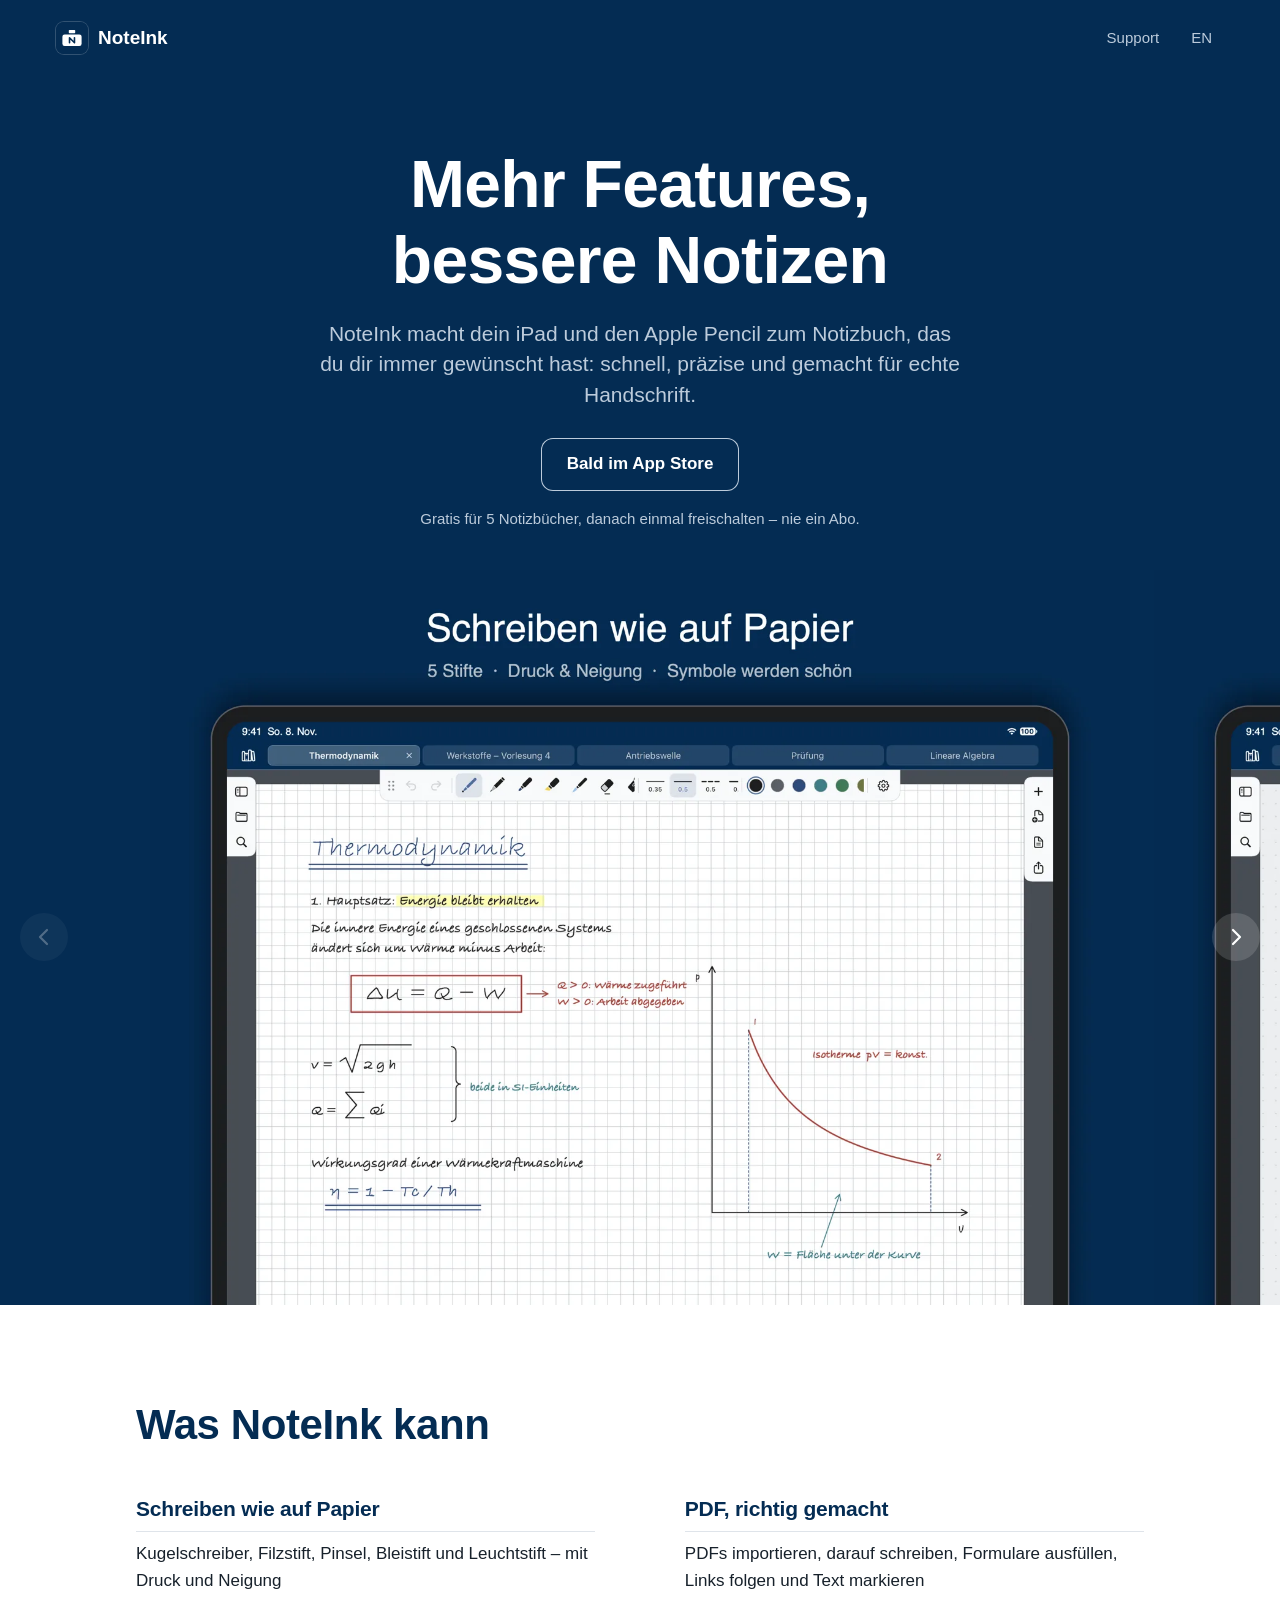
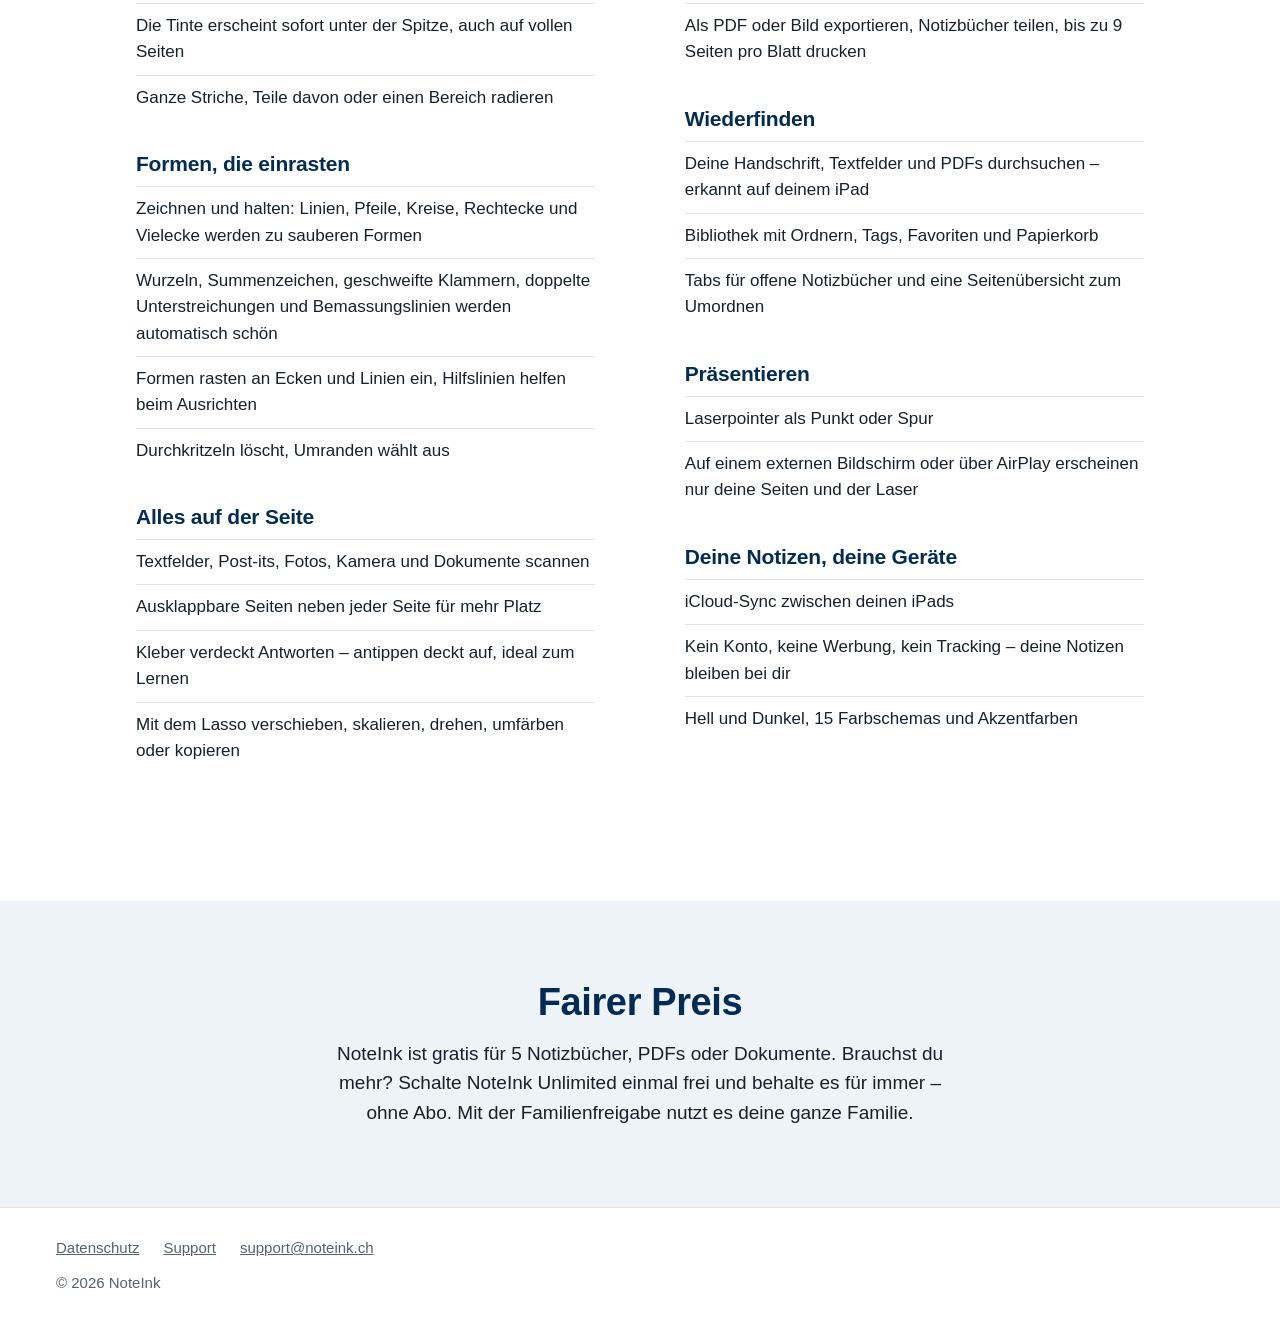
==== index.html @ 5dfffd6c "NoteInk website: home, privacy and support in German and English Co-Authored-By: Claude Opus 5.5 <no" ====
<!doctype html>
<html lang="de">
<head>
<meta charset="utf-8">
<meta name="viewport" content="width=device-width, initial-scale=1">
<title>NoteInk: Handschriftliche Notizen und PDFs auf dem iPad</title>
<meta name="description" content="Handschriftliche Notizen wie auf Papier. Gratis für 5 Notizbücher, danach einmal freischalten – nie ein Abo.">
<link rel="canonical" href="https://noteink.ch/">
<link rel="alternate" hreflang="de" href="https://noteink.ch/">
<link rel="alternate" hreflang="en" href="https://noteink.ch/en/">
<link rel="icon" href="/img/icon.svg" type="image/svg+xml">
<link rel="apple-touch-icon" href="/img/apple-touch-icon.png">
<meta name="theme-color" content="#042C53">
<meta property="og:title" content="NoteInk: Handschriftliche Notizen und PDFs auf dem iPad">
<meta property="og:description" content="Handschriftliche Notizen wie auf Papier. Gratis für 5 Notizbücher, danach einmal freischalten – nie ein Abo.">
<meta property="og:type" content="website">
<meta property="og:url" content="https://noteink.ch/">
<meta property="og:image" content="https://noteink.ch/img/og-de.jpg">
<link rel="stylesheet" href="/style.css">
</head>
<body>
<header class="bar">
  <a class="brand" href="/"><img src="/img/icon.svg" alt="" width="32" height="32">NoteInk</a>
  <nav>
    <a href="/support/">Support</a>
    <a href="/en/" hreflang="en" lang="en" aria-label="English">EN</a>
  </nav>
</header>
<main>
<section class="hero">
  <div class="pitch">
    <h1>Mehr Features, bessere Notizen</h1>
    <p class="lead">NoteInk macht dein iPad und den Apple Pencil zum Notizbuch, das du dir immer gewünscht hast: schnell, präzise und gemacht für echte Handschrift.</p>
    <!-- When the app is live, replace this span with:
         <a class="store" href="https://apps.apple.com/app/id6832075508">Im App Store laden</a> -->
    <span class="store soon">Bald im App Store</span>
    <p class="note">Gratis für 5 Notizbücher, danach einmal freischalten – nie ein Abo.</p>
  </div>
  <div class="gallery">
    <button class="arrow prev" type="button" aria-label="Vorheriges Bild" hidden><svg viewBox="0 0 24 24" aria-hidden="true"><path d="M15 5l-7 7 7 7"/></svg></button>
    <ul class="strip" tabindex="0" aria-label="App-Bilder">
    <li><img src="/img/de/1-schreiben.webp" width="1600" height="1200" fetchpriority="high" alt="Schreiben wie auf Papier: 5 Stifte, Druck und Neigung, Symbole werden schön"></li>
    <li><img src="/img/de/2-skizzieren.webp" width="1600" height="1200" loading="lazy" alt="Präzise skizzieren: saubere Formen, Einrasten, Bemassungslinien"></li>
    <li><img src="/img/de/3-squeeze.webp" width="1600" height="1200" loading="lazy" alt="Alle Werkzeuge, ein Druck: Squeeze-Menü, Dunkelmodus, eckige Klammern"></li>
    <li><img src="/img/de/4-lasche.webp" width="1600" height="1200" loading="lazy" alt="Mehr Platz, direkt daneben: ausklappbare Seiten, Doppeltippen zum Öffnen, Fotos und Post-its"></li>
    <li><img src="/img/de/5-pdf.webp" width="1600" height="1200" loading="lazy" alt="PDFs, richtig gemacht: notieren, markieren, alles durchsuchen"></li>
    <li><img src="/img/de/6-lernen.webp" width="1600" height="1200" loading="lazy" alt="Klüger lernen: Kleber verdeckt Antworten, Textfelder, Papierfarben"></li>
    <li><img src="/img/de/7-farben.webp" width="1600" height="1200" loading="lazy" alt="Ganz nach deinem Geschmack: 15 Farbschemas, Akzentfarben, hell und dunkel"></li>
    <li><img src="/img/de/8-bibliothek.webp" width="1600" height="1200" loading="lazy" alt="Einmal zahlen, für immer behalten: 5 Notizbücher gratis, kein Abo, Familienfreigabe"></li>
    </ul>
    <button class="arrow next" type="button" aria-label="Nächstes Bild" hidden><svg viewBox="0 0 24 24" aria-hidden="true"><path d="M9 5l7 7-7 7"/></svg></button>
  </div>
<script src="/gallery.js" defer></script>
</section>
<div class="features">
  <h2>Was NoteInk kann</h2>
  <div class="columns">
  <section>
    <h3>Schreiben wie auf Papier</h3>
    <ul>
      <li>Kugelschreiber, Filzstift, Pinsel, Bleistift und Leuchtstift – mit Druck und Neigung</li>
      <li>Die Tinte erscheint sofort unter der Spitze, auch auf vollen Seiten</li>
      <li>Ganze Striche, Teile davon oder einen Bereich radieren</li>
    </ul>
  </section>
  <section>
    <h3>Formen, die einrasten</h3>
    <ul>
      <li>Zeichnen und halten: Linien, Pfeile, Kreise, Rechtecke und Vielecke werden zu sauberen Formen</li>
      <li>Wurzeln, Summenzeichen, geschweifte Klammern, doppelte Unterstreichungen und Bemassungslinien werden automatisch schön</li>
      <li>Formen rasten an Ecken und Linien ein, Hilfslinien helfen beim Ausrichten</li>
      <li>Durchkritzeln löscht, Umranden wählt aus</li>
    </ul>
  </section>
  <section>
    <h3>Alles auf der Seite</h3>
    <ul>
      <li>Textfelder, Post-its, Fotos, Kamera und Dokumente scannen</li>
      <li>Ausklappbare Seiten neben jeder Seite für mehr Platz</li>
      <li>Kleber verdeckt Antworten – antippen deckt auf, ideal zum Lernen</li>
      <li>Mit dem Lasso verschieben, skalieren, drehen, umfärben oder kopieren</li>
    </ul>
  </section>
  <section>
    <h3>PDF, richtig gemacht</h3>
    <ul>
      <li>PDFs importieren, darauf schreiben, Formulare ausfüllen, Links folgen und Text markieren</li>
      <li>Als PDF oder Bild exportieren, Notizbücher teilen, bis zu 9 Seiten pro Blatt drucken</li>
    </ul>
  </section>
  <section>
    <h3>Wiederfinden</h3>
    <ul>
      <li>Deine Handschrift, Textfelder und PDFs durchsuchen – erkannt auf deinem iPad</li>
      <li>Bibliothek mit Ordnern, Tags, Favoriten und Papierkorb</li>
      <li>Tabs für offene Notizbücher und eine Seitenübersicht zum Umordnen</li>
    </ul>
  </section>
  <section>
    <h3>Präsentieren</h3>
    <ul>
      <li>Laserpointer als Punkt oder Spur</li>
      <li>Auf einem externen Bildschirm oder über AirPlay erscheinen nur deine Seiten und der Laser</li>
    </ul>
  </section>
  <section>
    <h3>Deine Notizen, deine Geräte</h3>
    <ul>
      <li>iCloud-Sync zwischen deinen iPads</li>
      <li>Kein Konto, keine Werbung, kein Tracking – deine Notizen bleiben bei dir</li>
      <li>Hell und Dunkel, 15 Farbschemas und Akzentfarben</li>
    </ul>
  </section>
  </div>
</div>
<section class="price">
  <h2>Fairer Preis</h2>
  <p>NoteInk ist gratis für 5 Notizbücher, PDFs oder Dokumente. Brauchst du mehr? Schalte NoteInk Unlimited einmal frei und behalte es für immer – ohne Abo. Mit der Familienfreigabe nutzt es deine ganze Familie.</p>
</section>
</main>
<footer class="foot">
  <div>
    <a href="/datenschutz/">Datenschutz</a>
    <a href="/support/">Support</a>
    <a href="mailto:support@noteink.ch">support@noteink.ch</a>
  </div>
  <p>© 2026 NoteInk</p>
</footer>
</body>
</html>
---- style.css ----
/* NoteInk website. System fonts only: nothing is loaded from third parties (see the privacy page). */
:root {
  --ink: #042C53; /* same blue as the icon and the App Store pictures, so they blend into the page */
  --on-ink: #ffffff;
  --on-ink-soft: #bccbdb;
  --paper: #ffffff;
  --text: #17212b;
  --soft: #55626f;
  --heading: var(--ink);
  --line: #dfe4ea;
  --tint: #eef3f8;
  --link: #1b5d99;
  --gutter: clamp(16px, 5vw, 56px);
  --measure: 1120px;
  color-scheme: light dark;
}
@media (prefers-color-scheme: dark) {
  :root {
    --paper: #0c1621;
    --text: #e6ebf0;
    --soft: #a0adba;
    --heading: #f2f5f8;
    --line: #26333f;
    --tint: #142231;
    --link: #8cc0ee;
  }
}

* { box-sizing: border-box; }
html { -webkit-text-size-adjust: 100%; }
body {
  margin: 0;
  background: var(--paper);
  color: var(--text);
  font: 17px/1.55 -apple-system, BlinkMacSystemFont, "SF Pro Text", "Segoe UI", Roboto, Helvetica, Arial, sans-serif;
}
a { color: var(--link); }
a:focus-visible, .strip:focus-visible, .arrow:focus-visible { outline: 2px solid currentColor; outline-offset: 3px; }
h1, h2, h3 { color: var(--heading); line-height: 1.15; letter-spacing: -0.01em; }

/* Top bar */
.bar {
  display: flex;
  align-items: center;
  justify-content: space-between;
  padding: 16px var(--gutter);
  background: var(--ink);
  color: var(--on-ink);
}
.brand {
  display: inline-flex;
  align-items: center;
  gap: 10px;
  color: inherit;
  font-weight: 600;
  font-size: 19px;
  text-decoration: none;
}
.brand img { border-radius: 8px; box-shadow: 0 0 0 1px rgba(255, 255, 255, .18); }
.bar nav { display: flex; gap: 8px; }
.bar nav a {
  padding: 10px 12px;
  color: var(--on-ink-soft);
  font-size: 15px;
  text-decoration: none;
}
.bar nav a:hover { color: var(--on-ink); }

/* Hero: the pictures share the page's blue and are cut off at the bottom edge, like an iPad rising out of the page */
.hero { background: var(--ink); color: var(--on-ink); text-align: center; }
.pitch { max-width: 760px; margin: 0 auto; padding: clamp(32px, 7vw, 72px) var(--gutter) clamp(24px, 4vw, 40px); }
.hero h1 { margin: 0; color: inherit; font-size: clamp(38px, 6.4vw, 66px); font-weight: 700; }
.lead { margin: 20px 0 28px; color: var(--on-ink-soft); font-size: clamp(18px, 2.2vw, 21px); line-height: 1.45; }
.store {
  display: inline-block;
  padding: 13px 26px;
  border-radius: 12px;
  background: var(--on-ink);
  color: var(--ink);
  font-weight: 600;
  text-decoration: none;
}
.store.soon { background: none; box-shadow: inset 0 0 0 1px var(--on-ink-soft); color: var(--on-ink); }
.note { margin: 16px 0 0; color: var(--on-ink-soft); font-size: 15px; }

.gallery { position: relative; }
.strip {
  display: flex;
  gap: clamp(8px, 2vw, 24px);
  margin: 0;
  padding: 0 calc(50vw - min(44vw, 490px));
  overflow-x: auto;
  list-style: none;
  scroll-snap-type: x mandatory;
  scrollbar-width: none;
}
.strip::-webkit-scrollbar { display: none; }
.strip li { flex: 0 0 min(88vw, 980px); scroll-snap-align: center; }
.strip img { display: block; width: 100%; height: auto; }
.arrow {
  position: absolute;
  top: 50%;
  width: 48px;
  height: 48px;
  margin-top: -24px;
  padding: 12px;
  border: 0;
  border-radius: 50%;
  background: rgba(255, 255, 255, .14);
  color: var(--on-ink);
  cursor: pointer;
}
.arrow:hover { background: rgba(255, 255, 255, .26); }
.arrow:disabled { opacity: .3; cursor: default; }
.arrow svg { display: block; fill: none; stroke: currentColor; stroke-width: 2.2; stroke-linecap: round; stroke-linejoin: round; }
.prev { left: max(12px, calc(50% - 620px)); }
.next { right: max(12px, calc(50% - 620px)); }
/* Touch screens swipe; a phone has no room beside the picture anyway */
@media (hover: none), (max-width: 1100px) { .arrow { display: none; } }

/* Features */
.features { max-width: var(--measure); margin: 0 auto; padding: clamp(48px, 8vw, 96px) var(--gutter); }
.features h2 { margin: 0 0 clamp(28px, 4vw, 48px); font-size: clamp(30px, 4vw, 42px); }
.columns { columns: 2; column-gap: clamp(40px, 7vw, 96px); }
.columns section { break-inside: avoid; padding: 0 0 32px; }
.columns h3 { margin: 0 0 10px; font-size: 21px; }
.columns ul { margin: 0; padding: 0; list-style: none; }
.columns li { padding: 9px 0; border-top: 1px solid var(--line); }
@media (max-width: 720px) { .columns { columns: 1; } }

.price { padding: clamp(48px, 8vw, 80px) var(--gutter); background: var(--tint); text-align: center; }
.price h2 { margin: 0 0 14px; font-size: clamp(28px, 3.6vw, 38px); }
.price p { max-width: 640px; margin: 0 auto; font-size: 19px; }

/* Privacy and support */
.text { max-width: 720px; margin: 0 auto; padding: clamp(40px, 7vw, 72px) var(--gutter) clamp(56px, 8vw, 96px); }
.text h1 { margin: 0 0 12px; font-size: clamp(34px, 5vw, 46px); }
.text h2 { margin: 36px 0 8px; font-size: 21px; }
.text p { margin: 0 0 12px; }
.text ul { margin: 0; padding-left: 20px; }
.text li { margin: 10px 0; }
.text .meta { color: var(--soft); font-size: 15px; }
.lead-text { font-size: 19px; }

.foot { padding: 28px var(--gutter) 36px; border-top: 1px solid var(--line); color: var(--soft); font-size: 15px; }
.foot div { display: flex; flex-wrap: wrap; gap: 4px 24px; }
.foot a { color: inherit; }
.foot p { margin: 12px 0 0; }
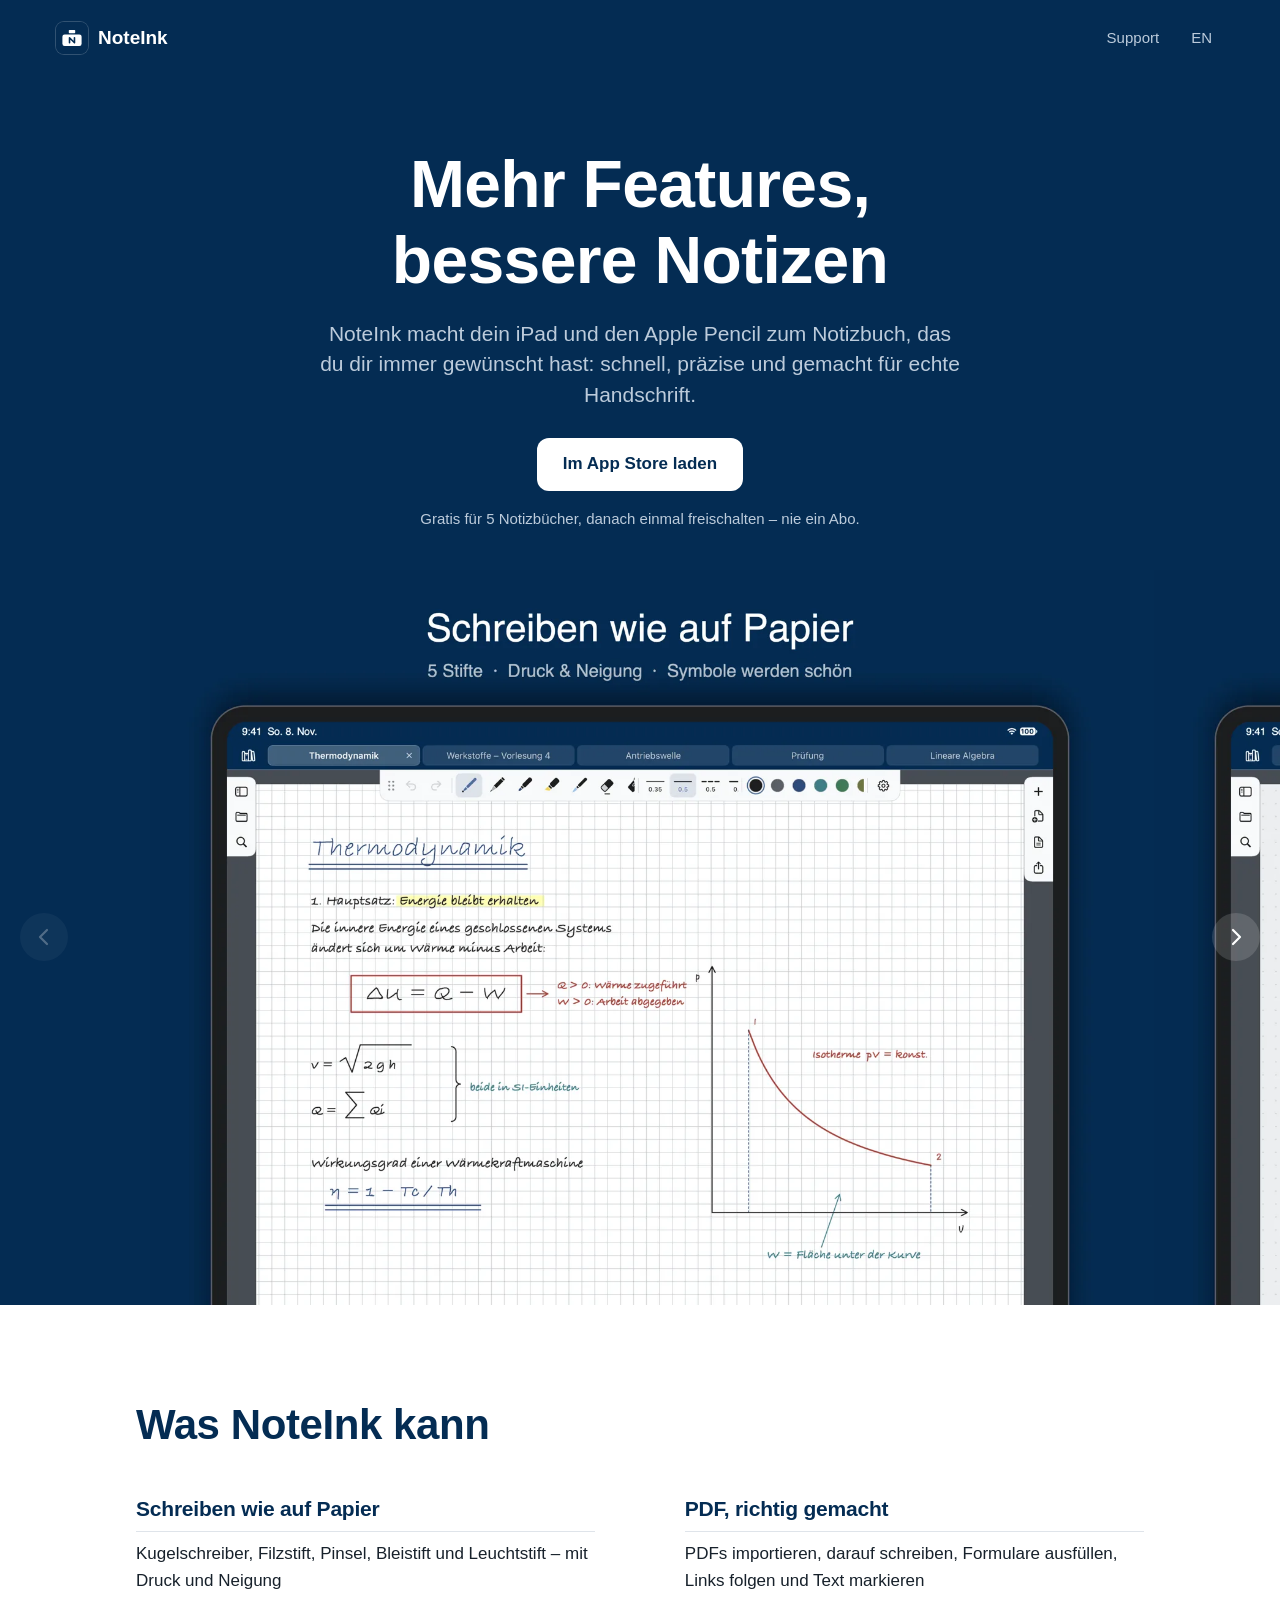
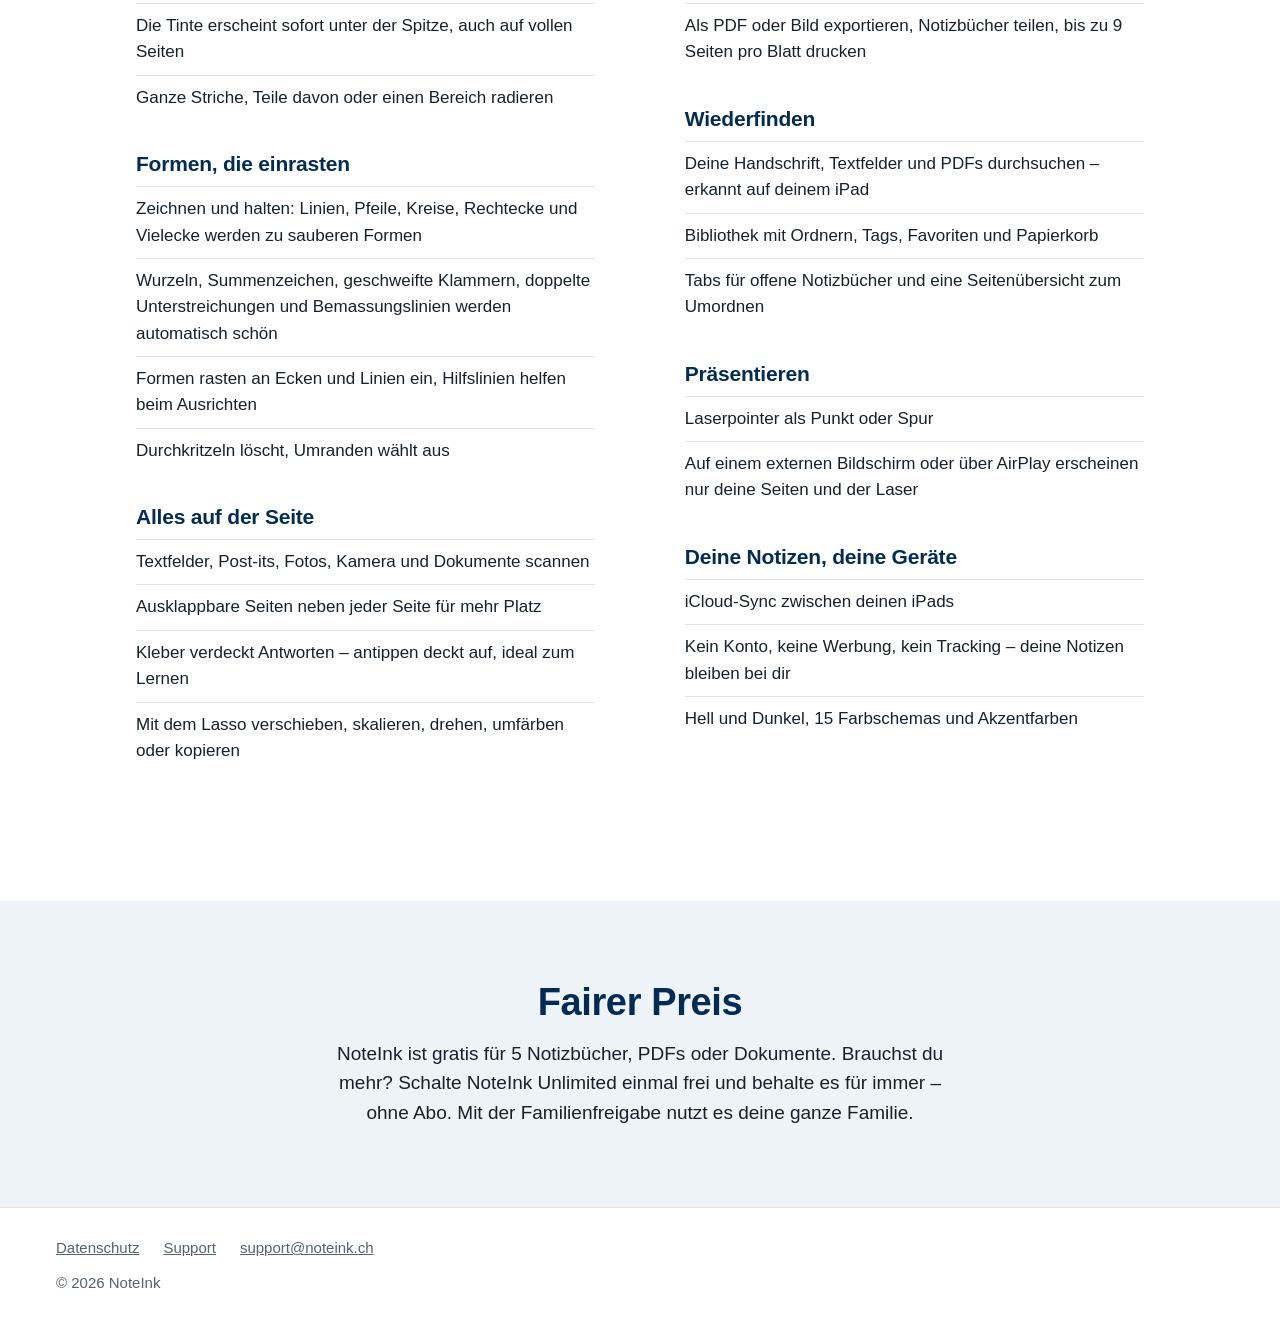
==== commit 56425734: "Link the App Store now that NoteInk is live" ====
--- a/index.html
+++ b/index.html
@@ -31,9 +31,7 @@
   <div class="pitch">
     <h1>Mehr Features, bessere Notizen</h1>
     <p class="lead">NoteInk macht dein iPad und den Apple Pencil zum Notizbuch, das du dir immer gewünscht hast: schnell, präzise und gemacht für echte Handschrift.</p>
-    <!-- When the app is live, replace this span with:
-         <a class="store" href="https://apps.apple.com/app/id6832075508">Im App Store laden</a> -->
-    <span class="store soon">Bald im App Store</span>
+    <a class="store" href="https://apps.apple.com/app/id6832075508">Im App Store laden</a>
     <p class="note">Gratis für 5 Notizbücher, danach einmal freischalten – nie ein Abo.</p>
   </div>
   <div class="gallery">
